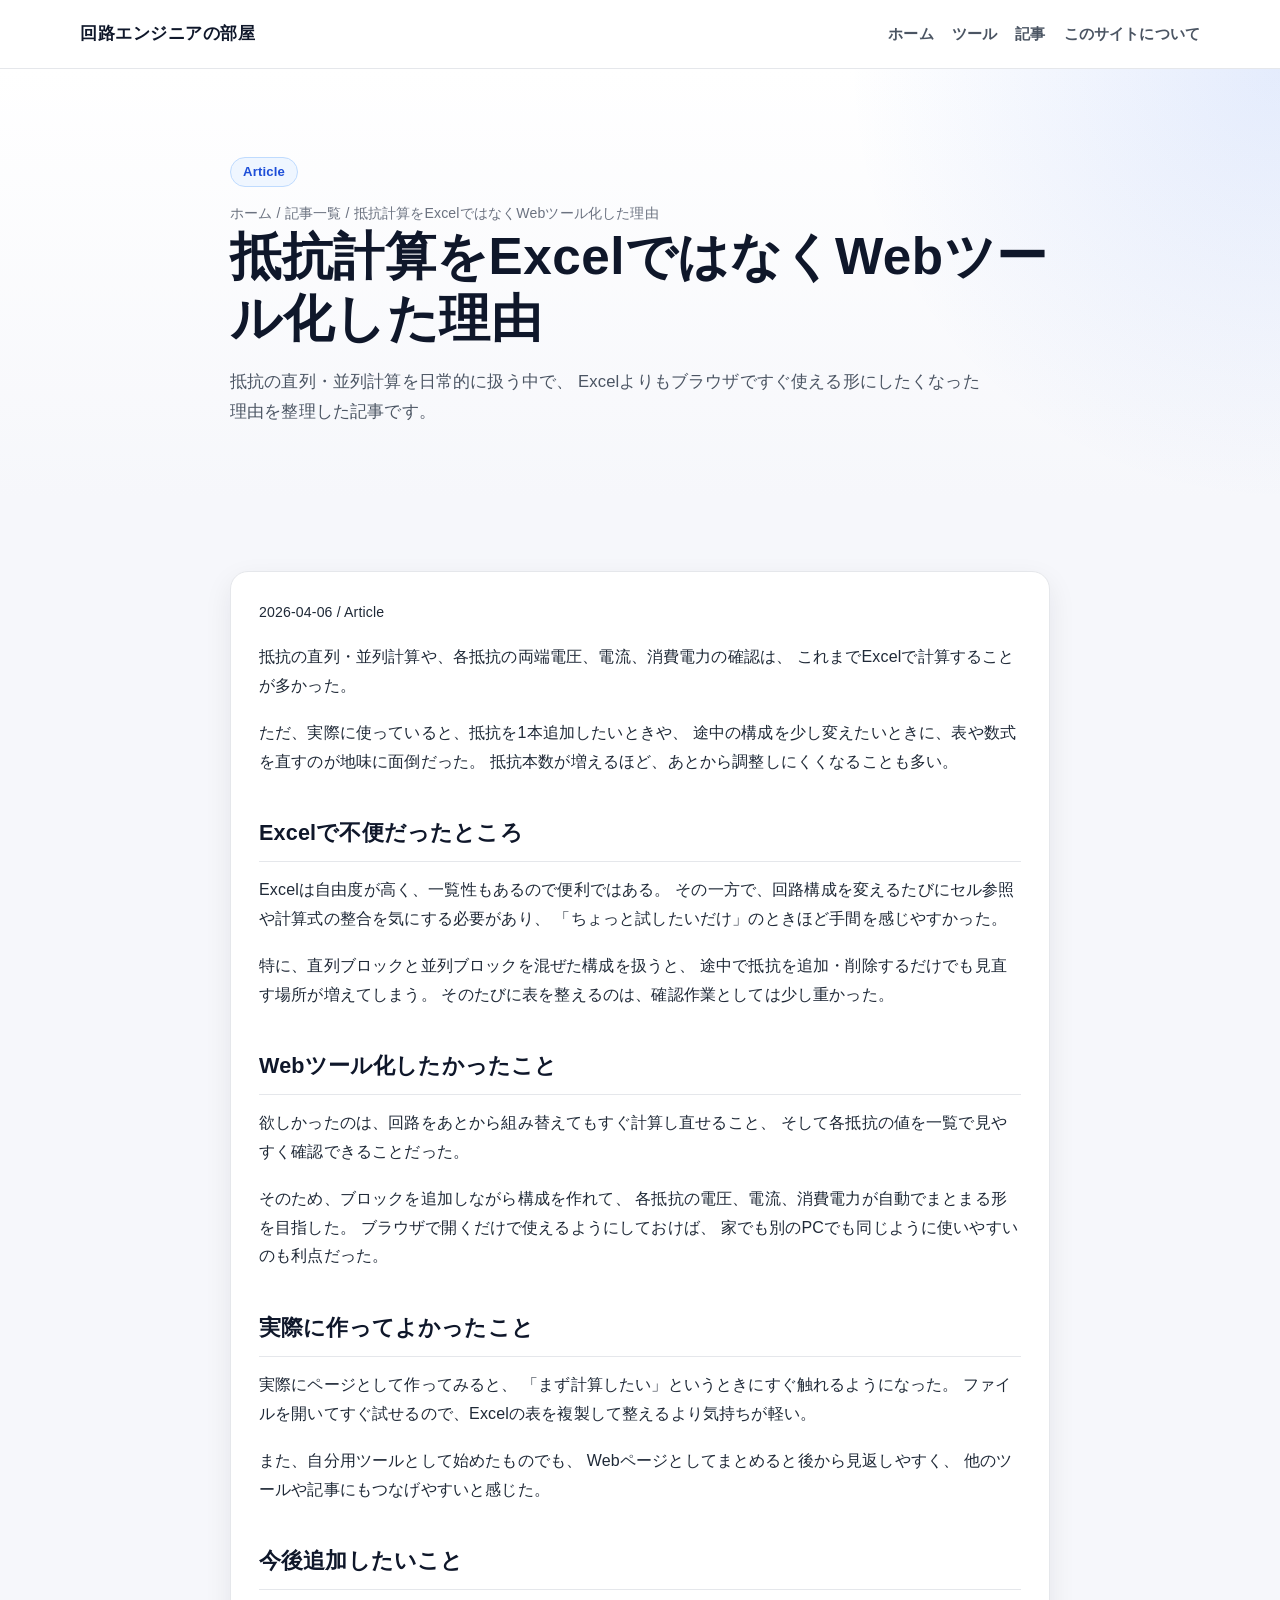
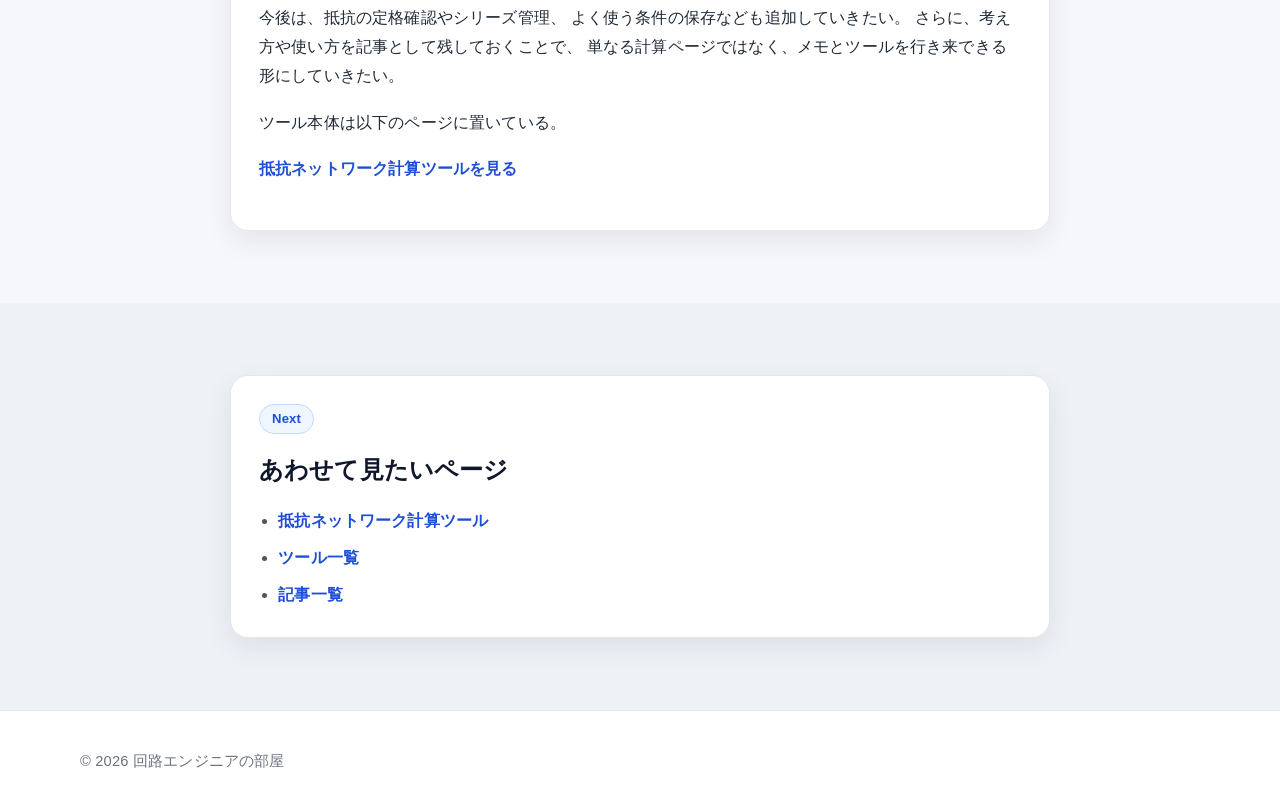
==== article-001.html @ a0807e19 "サイトをリニューアル" ====
<!DOCTYPE html>
<html lang="ja">
<head>
  <meta charset="UTF-8">
  <meta name="viewport" content="width=device-width, initial-scale=1.0">
  <title>抵抗計算をExcelではなくWebツール化した理由 | 回路エンジニアの部屋</title>
  <meta name="description" content="抵抗の直列・並列計算をExcelではなくWebツール化した理由や、実際に感じた使いやすさをまとめた記事。">
  <link rel="stylesheet" href="./style.css">
</head>
<body>
  <header class="site-header" id="siteHeader">
    <div class="container header-inner">
      <a class="logo" href="./index.html">回路エンジニアの部屋</a>
      <nav class="nav" aria-label="グローバルナビゲーション">
        <a href="./index.html">ホーム</a>
        <a href="./tools.html">ツール</a>
        <a href="./articles.html">記事</a>
        <a href="./index.html#about">このサイトについて</a>
      </nav>
    </div>
  </header>

  <main>
    <section class="hero">
      <div class="container narrow">
        <p class="hero-label">Article</p>
        <nav class="meta" aria-label="パンくず">
          <a href="./index.html">ホーム</a>
          <span> / </span>
          <a href="./articles.html">記事一覧</a>
          <span> / </span>
          <span>抵抗計算をExcelではなくWebツール化した理由</span>
        </nav>
        <h1>抵抗計算をExcelではなくWebツール化した理由</h1>
        <p class="hero-text">
          抵抗の直列・並列計算を日常的に扱う中で、
          Excelよりもブラウザですぐ使える形にしたくなった理由を整理した記事です。
        </p>
      </div>
    </section>

    <section class="section">
      <div class="container narrow">
        <article class="about-box article-box">
          <p class="meta">2026-04-06 / Article</p>

          <p>
            抵抗の直列・並列計算や、各抵抗の両端電圧、電流、消費電力の確認は、
            これまでExcelで計算することが多かった。
          </p>

          <p>
            ただ、実際に使っていると、抵抗を1本追加したいときや、
            途中の構成を少し変えたいときに、表や数式を直すのが地味に面倒だった。
            抵抗本数が増えるほど、あとから調整しにくくなることも多い。
          </p>

          <h2>Excelで不便だったところ</h2>
          <p>
            Excelは自由度が高く、一覧性もあるので便利ではある。
            その一方で、回路構成を変えるたびにセル参照や計算式の整合を気にする必要があり、
            「ちょっと試したいだけ」のときほど手間を感じやすかった。
          </p>

          <p>
            特に、直列ブロックと並列ブロックを混ぜた構成を扱うと、
            途中で抵抗を追加・削除するだけでも見直す場所が増えてしまう。
            そのたびに表を整えるのは、確認作業としては少し重かった。
          </p>

          <h2>Webツール化したかったこと</h2>
          <p>
            欲しかったのは、回路をあとから組み替えてもすぐ計算し直せること、
            そして各抵抗の値を一覧で見やすく確認できることだった。
          </p>

          <p>
            そのため、ブロックを追加しながら構成を作れて、
            各抵抗の電圧、電流、消費電力が自動でまとまる形を目指した。
            ブラウザで開くだけで使えるようにしておけば、
            家でも別のPCでも同じように使いやすいのも利点だった。
          </p>

          <h2>実際に作ってよかったこと</h2>
          <p>
            実際にページとして作ってみると、
            「まず計算したい」というときにすぐ触れるようになった。
            ファイルを開いてすぐ試せるので、Excelの表を複製して整えるより気持ちが軽い。
          </p>

          <p>
            また、自分用ツールとして始めたものでも、
            Webページとしてまとめると後から見返しやすく、
            他のツールや記事にもつなげやすいと感じた。
          </p>

          <h2>今後追加したいこと</h2>
          <p>
            今後は、抵抗の定格確認やシリーズ管理、
            よく使う条件の保存なども追加していきたい。
            さらに、考え方や使い方を記事として残しておくことで、
            単なる計算ページではなく、メモとツールを行き来できる形にしていきたい。
          </p>

          <p>
            ツール本体は以下のページに置いている。
          </p>

          <p>
            <a class="card-link" href="./tool-resistor.html">抵抗ネットワーク計算ツールを見る</a>
          </p>
        </article>
      </div>
    </section>

    <section class="section alt">
      <div class="container narrow">
        <div class="update-panel">
          <p class="section-kicker">Next</p>
          <h2>あわせて見たいページ</h2>
          <ul class="update-list">
            <li><a class="card-link" href="./tool-resistor.html">抵抗ネットワーク計算ツール</a></li>
            <li><a class="card-link" href="./tools.html">ツール一覧</a></li>
            <li><a class="card-link" href="./articles.html">記事一覧</a></li>
          </ul>
        </div>
      </div>
    </section>
  </main>

  <footer class="site-footer">
    <div class="container footer-inner">
      <p>© <span id="currentYear"></span> 回路エンジニアの部屋</p>
    </div>
  </footer>

  <script src="./script.js"></script>
</body>
</html>
---- style.css ----
* {
  box-sizing: border-box;
}

html {
  scroll-behavior: smooth;
}

:root {
  --bg: #f6f7fb;
  --bg-soft: #eef2f7;
  --bg-card: #ffffff;
  --bg-card-weak: #f8fafc;
  --text: #1f2937;
  --text-soft: #4b5563;
  --text-muted: #6b7280;
  --line: #e5e7eb;
  --line-strong: #cbd5e1;
  --accent: #1d4ed8;
  --accent-soft: #2563eb;
  --accent-bg: #eff6ff;
  --success-bg: #ecfdf5;
  --success-text: #047857;
  --warn-bg: #fffbeb;
  --warn-text: #b45309;
  --danger: #dc2626;
  --shadow: 0 10px 28px rgba(15, 23, 42, 0.08);
}

body {
  margin: 0;
  font-family: "Yu Gothic UI", "Meiryo", sans-serif;
  background: var(--bg);
  color: var(--text);
  line-height: 1.8;
  letter-spacing: 0.01em;
}

a {
  color: inherit;
  text-decoration: none;
}

img {
  max-width: 100%;
  display: block;
}

.container {
  width: min(1120px, calc(100% - 32px));
  margin: 0 auto;
}

.narrow {
  width: min(820px, calc(100% - 32px));
  margin: 0 auto;
}

/* header */
.site-header {
  position: sticky;
  top: 0;
  z-index: 100;
  background: rgba(255, 255, 255, 0.92);
  border-bottom: 1px solid var(--line);
  backdrop-filter: blur(12px);
  transition: box-shadow 0.2s ease, border-color 0.2s ease;
}

.site-header.is-scrolled {
  border-bottom-color: var(--line-strong);
  box-shadow: 0 8px 24px rgba(15, 23, 42, 0.08);
}

.header-inner {
  min-height: 68px;
  display: flex;
  align-items: center;
  justify-content: space-between;
  gap: 16px;
}

.logo {
  font-weight: 800;
  font-size: 1.05rem;
  letter-spacing: 0.03em;
  color: #0f172a;
  white-space: nowrap;
}

.nav {
  display: flex;
  flex-wrap: wrap;
  gap: 18px;
}

.nav a {
  color: var(--text-soft);
  font-size: 0.95rem;
  font-weight: 700;
  transition: color 0.2s ease;
}

.nav a:hover {
  color: var(--accent);
}

/* hero */
.hero {
  padding: 88px 0 72px;
  background:
    radial-gradient(circle at top right, rgba(37, 99, 235, 0.12), transparent 32%),
    linear-gradient(180deg, #ffffff 0%, #f6f7fb 100%);
}

.hero-label,
.section-kicker {
  display: inline-block;
  margin: 0 0 14px;
  padding: 6px 12px;
  border: 1px solid #bfdbfe;
  border-radius: 999px;
  background: var(--accent-bg);
  color: var(--accent);
  font-size: 0.82rem;
  font-weight: 700;
  line-height: 1.2;
}

.hero h1 {
  margin: 0 0 18px;
  font-size: clamp(2rem, 4vw, 3.4rem);
  line-height: 1.2;
  letter-spacing: 0.01em;
  color: #0f172a;
}

.hero-text {
  max-width: 760px;
  margin: 0;
  color: var(--text-soft);
  font-size: 1.04rem;
}

.hero-tags {
  display: flex;
  flex-wrap: wrap;
  gap: 10px;
  margin-top: 24px;
}

.hero-tags span {
  padding: 8px 13px;
  border: 1px solid var(--line);
  border-radius: 999px;
  background: #ffffff;
  color: var(--text-soft);
  font-size: 0.9rem;
  box-shadow: 0 4px 14px rgba(15, 23, 42, 0.04);
}

.hero-buttons {
  display: flex;
  flex-wrap: wrap;
  gap: 14px;
  margin-top: 30px;
}

.button {
  display: inline-block;
  padding: 12px 18px;
  border-radius: 12px;
  font-weight: 800;
  transition: transform 0.2s ease, background 0.2s ease, opacity 0.2s ease;
}

.button.primary {
  background: var(--accent);
  color: #ffffff;
}

.button.primary:hover {
  transform: translateY(-1px);
  opacity: 0.94;
}

.button.secondary {
  border: 1px solid var(--line-strong);
  color: var(--text);
  background: #ffffff;
}

.button.secondary:hover {
  transform: translateY(-1px);
  background: #f8fafc;
}

/* section */
.section {
  padding: 72px 0;
}

.section.alt {
  background: var(--bg-soft);
}

.section-head {
  display: flex;
  align-items: end;
  justify-content: space-between;
  gap: 16px;
  margin-bottom: 26px;
}

.section-head h2 {
  margin: 0;
  font-size: 1.75rem;
  line-height: 1.25;
  color: #0f172a;
}

.text-link {
  color: var(--accent);
  font-size: 0.95rem;
  font-weight: 800;
}

.text-link:hover {
  text-decoration: underline;
}

/* cards */
.card-grid {
  display: grid;
  grid-template-columns: repeat(3, minmax(0, 1fr));
  gap: 20px;
}

.card {
  padding: 24px;
  border: 1px solid var(--line);
  border-radius: 18px;
  background: var(--bg-card);
  box-shadow: var(--shadow);
  transition: transform 0.2s ease, border-color 0.2s ease, box-shadow 0.2s ease;
}

.card:hover {
  transform: translateY(-3px);
  border-color: #bfdbfe;
  box-shadow: 0 14px 34px rgba(15, 23, 42, 0.12);
}

.card.is-coming {
  background: var(--bg-card-weak);
}

.card-top {
  display: flex;
  align-items: center;
  justify-content: space-between;
  gap: 12px;
  margin-bottom: 10px;
  min-height: 24px;
}

.status-badge {
  display: inline-flex;
  align-items: center;
  padding: 4px 10px;
  border-radius: 999px;
  font-size: 0.78rem;
  font-weight: 800;
  line-height: 1.2;
}

.status-badge.live {
  background: var(--success-bg);
  color: var(--success-text);
  border: 1px solid #a7f3d0;
}

.status-badge.coming {
  background: var(--warn-bg);
  color: var(--warn-text);
  border: 1px solid #fde68a;
}

.card h3 {
  margin: 0 0 12px;
  font-size: 1.15rem;
  line-height: 1.45;
  color: #0f172a;
}

.card p {
  margin: 0 0 14px;
  color: var(--text-soft);
}

.card-link {
  color: var(--accent);
  font-weight: 800;
}

.card-link:hover {
  text-decoration: underline;
}

.card-link.is-disabled {
  color: var(--warn-text);
}

.meta {
  margin: 0;
  color: var(--text-muted);
  font-size: 0.88rem;
}

.update-panel,
.about-box {
  padding: 28px;
  border: 1px solid var(--line);
  border-radius: 18px;
  background: var(--bg-card);
  box-shadow: var(--shadow);
}

.update-panel h2,
.about-box h2 {
  margin: 0 0 16px;
  color: #0f172a;
}

.update-list {
  margin: 0;
  padding-left: 1.2em;
  color: var(--text-soft);
}

.update-list li + li {
  margin-top: 8px;
}

/* footer */
.site-footer {
  border-top: 1px solid var(--line);
  padding: 22px 0;
  background: #ffffff;
}

.footer-inner {
  color: var(--text-muted);
  font-size: 0.92rem;
}

/* tool page common */
.tool-wrap {
  width: 100%;
}

.tool-grid {
  display: grid;
  grid-template-columns: minmax(420px, 1.1fr) minmax(420px, 0.9fr);
  align-items: start;
  gap: 20px;
}

.row {
  display: flex;
  gap: 16px;
  flex-wrap: wrap;
  margin-bottom: 16px;
}

.field {
  display: flex;
  flex-direction: column;
  gap: 6px;
}

.col-4 {
  flex: 1 1 220px;
}

.field label {
  font-weight: 800;
  color: #111827;
}

.field input,
.field select,
.field textarea {
  width: 100%;
  padding: 11px 12px;
  border: 1px solid var(--line-strong);
  border-radius: 10px;
  background: #ffffff;
  color: var(--text);
  font-size: 1rem;
}

.field input:focus,
.field select:focus,
.field textarea:focus {
  outline: 3px solid rgba(37, 99, 235, 0.16);
  outline-offset: 1px;
  border-color: var(--accent-soft);
}

.buttons {
  display: flex;
  flex-wrap: wrap;
  gap: 10px;
  margin: 18px 0;
}

.buttons button {
  padding: 10px 16px;
  border: none;
  border-radius: 10px;
  font-weight: 800;
  cursor: pointer;
  background: var(--accent);
  color: #ffffff;
  transition: transform 0.2s ease, opacity 0.2s ease, background 0.2s ease;
}

.buttons button:hover {
  transform: translateY(-1px);
  opacity: 0.94;
}

.buttons button.secondary {
  background: #ffffff;
  color: var(--text);
  border: 1px solid var(--line-strong);
}

.buttons button.danger {
  background: var(--danger);
  color: #ffffff;
}

.network-list {
  margin-top: 18px;
}

.note {
  margin-top: 18px;
  color: var(--text-muted);
  font-size: 0.95rem;
}

#resultMessage,
#resultTable {
  color: var(--text);
}

#resultTable {
  overflow-x: auto;
}

#resultTable table {
  width: 100%;
  border-collapse: collapse;
  font-size: 0.95rem;
  min-width: 760px;
}

#resultTable th,
#resultTable td {
  padding: 9px 10px;
  border-bottom: 1px solid var(--line);
  text-align: left;
  vertical-align: top;
}

#resultTable th {
  position: sticky;
  top: 0;
  background: #f1f5f9;
  color: #0f172a;
  font-size: 0.9rem;
  font-weight: 800;
}

#resultTable td {
  color: var(--text-soft);
}

#resultTable tbody tr:hover {
  background: #f8fafc;
}

.network-list > div,
.network-list .block,
.network-list .network-block {
  margin-bottom: 16px;
  padding: 14px;
  border: 1px solid var(--line);
  border-radius: 12px;
  background: #ffffff;
}

/* article */
.article-box {
  font-size: 1rem;
}

.article-box h1 {
  margin-top: 0;
  margin-bottom: 22px;
  line-height: 1.35;
  color: #0f172a;
  font-size: clamp(1.8rem, 3vw, 2.4rem);
}

.article-box h2 {
  margin-top: 38px;
  margin-bottom: 14px;
  padding-bottom: 8px;
  border-bottom: 1px solid var(--line);
  font-size: 1.35rem;
  color: #0f172a;
}

.article-box h3 {
  margin-top: 28px;
  margin-bottom: 10px;
  color: #111827;
}

.article-box p {
  margin: 0 0 18px;
  color: var(--text);
}

.article-box ul,
.article-box ol {
  color: var(--text);
  padding-left: 1.4em;
}

.article-box li + li {
  margin-top: 6px;
}

.article-box code {
  padding: 2px 6px;
  border-radius: 6px;
  background: #f1f5f9;
  color: #0f172a;
}

.article-box pre {
  overflow-x: auto;
  padding: 16px;
  border-radius: 14px;
  background: #0f172a;
  color: #e5e7eb;
}

/* resistor tool ui */
.sub {
  color: var(--text-muted);
  font-size: 0.92rem;
}

.item {
  margin-bottom: 16px;
  padding: 16px;
  border: 1px solid var(--line);
  border-radius: 14px;
  background: #ffffff;
}

.item-head {
  display: flex;
  align-items: flex-start;
  justify-content: space-between;
  gap: 14px;
  margin-bottom: 10px;
}

.inline-buttons {
  display: flex;
  flex-wrap: wrap;
  justify-content: flex-end;
  gap: 8px;
}

.badge {
  display: inline-flex;
  align-items: center;
  padding: 5px 10px;
  border-radius: 999px;
  border: 1px solid #bfdbfe;
  background: var(--accent-bg);
  color: var(--accent);
  font-size: 0.8rem;
  font-weight: 800;
  line-height: 1.2;
}

.small-btn {
  padding: 7px 10px;
  border: 1px solid var(--line-strong);
  border-radius: 9px;
  background: #ffffff;
  color: var(--text);
  font-size: 0.86rem;
  font-weight: 800;
  cursor: pointer;
  transition: transform 0.2s ease, background 0.2s ease, border-color 0.2s ease;
}

.small-btn:hover {
  transform: translateY(-1px);
  background: #f8fafc;
  border-color: #94a3b8;
}

.small-btn.secondary {
  background: #f1f5f9;
}

.small-btn.danger {
  background: #fef2f2;
  border-color: #fecaca;
  color: var(--danger);
}

.small-btn.danger:hover {
  background: #fee2e2;
}

.ok,
.error {
  margin-bottom: 16px;
  padding: 12px 14px;
  border-radius: 12px;
  font-weight: 800;
}

.ok {
  border: 1px solid #a7f3d0;
  background: var(--success-bg);
  color: var(--success-text);
}

.error {
  border: 1px solid #fecaca;
  background: #fef2f2;
  color: var(--danger);
}

.summary {
  display: grid;
  grid-template-columns: repeat(2, minmax(0, 1fr));
  gap: 12px;
  margin-bottom: 18px;
  color: var(--text-soft);
}

.metric {
  padding: 14px;
  border: 1px solid var(--line);
  border-radius: 14px;
  background: #ffffff;
}

.metric .label {
  margin-bottom: 6px;
  color: var(--text-muted);
  font-size: 0.88rem;
}

.metric .value {
  font-size: 1.15rem;
  font-weight: 800;
  color: #0f172a;
}

/* responsive */
@media (max-width: 900px) {
  .header-inner {
    align-items: flex-start;
    flex-direction: column;
    padding: 14px 0;
  }

  .nav {
    gap: 14px;
  }

  .section-head {
    align-items: flex-start;
    flex-direction: column;
  }

  .card-grid,
  .tool-grid {
    grid-template-columns: 1fr;
  }

  .item-head {
    flex-direction: column;
  }

  .inline-buttons {
    justify-content: flex-start;
  }

  .summary {
    grid-template-columns: 1fr;
  }
}

@media (max-width: 640px) {
  .container,
  .narrow {
    width: min(100% - 24px, 1200px);
  }

  .hero {
    padding: 72px 0 56px;
  }

  .hero h1 {
    font-size: clamp(1.9rem, 9vw, 2.6rem);
  }

  .hero-text {
    font-size: 0.98rem;
  }

  .card,
  .update-panel,
  .about-box {
    padding: 20px;
  }

  .logo {
    white-space: normal;
  }

  .small-btn {
    width: 100%;
  }

  .inline-buttons {
    width: 100%;
    flex-direction: column;
    align-items: stretch;
  }
}
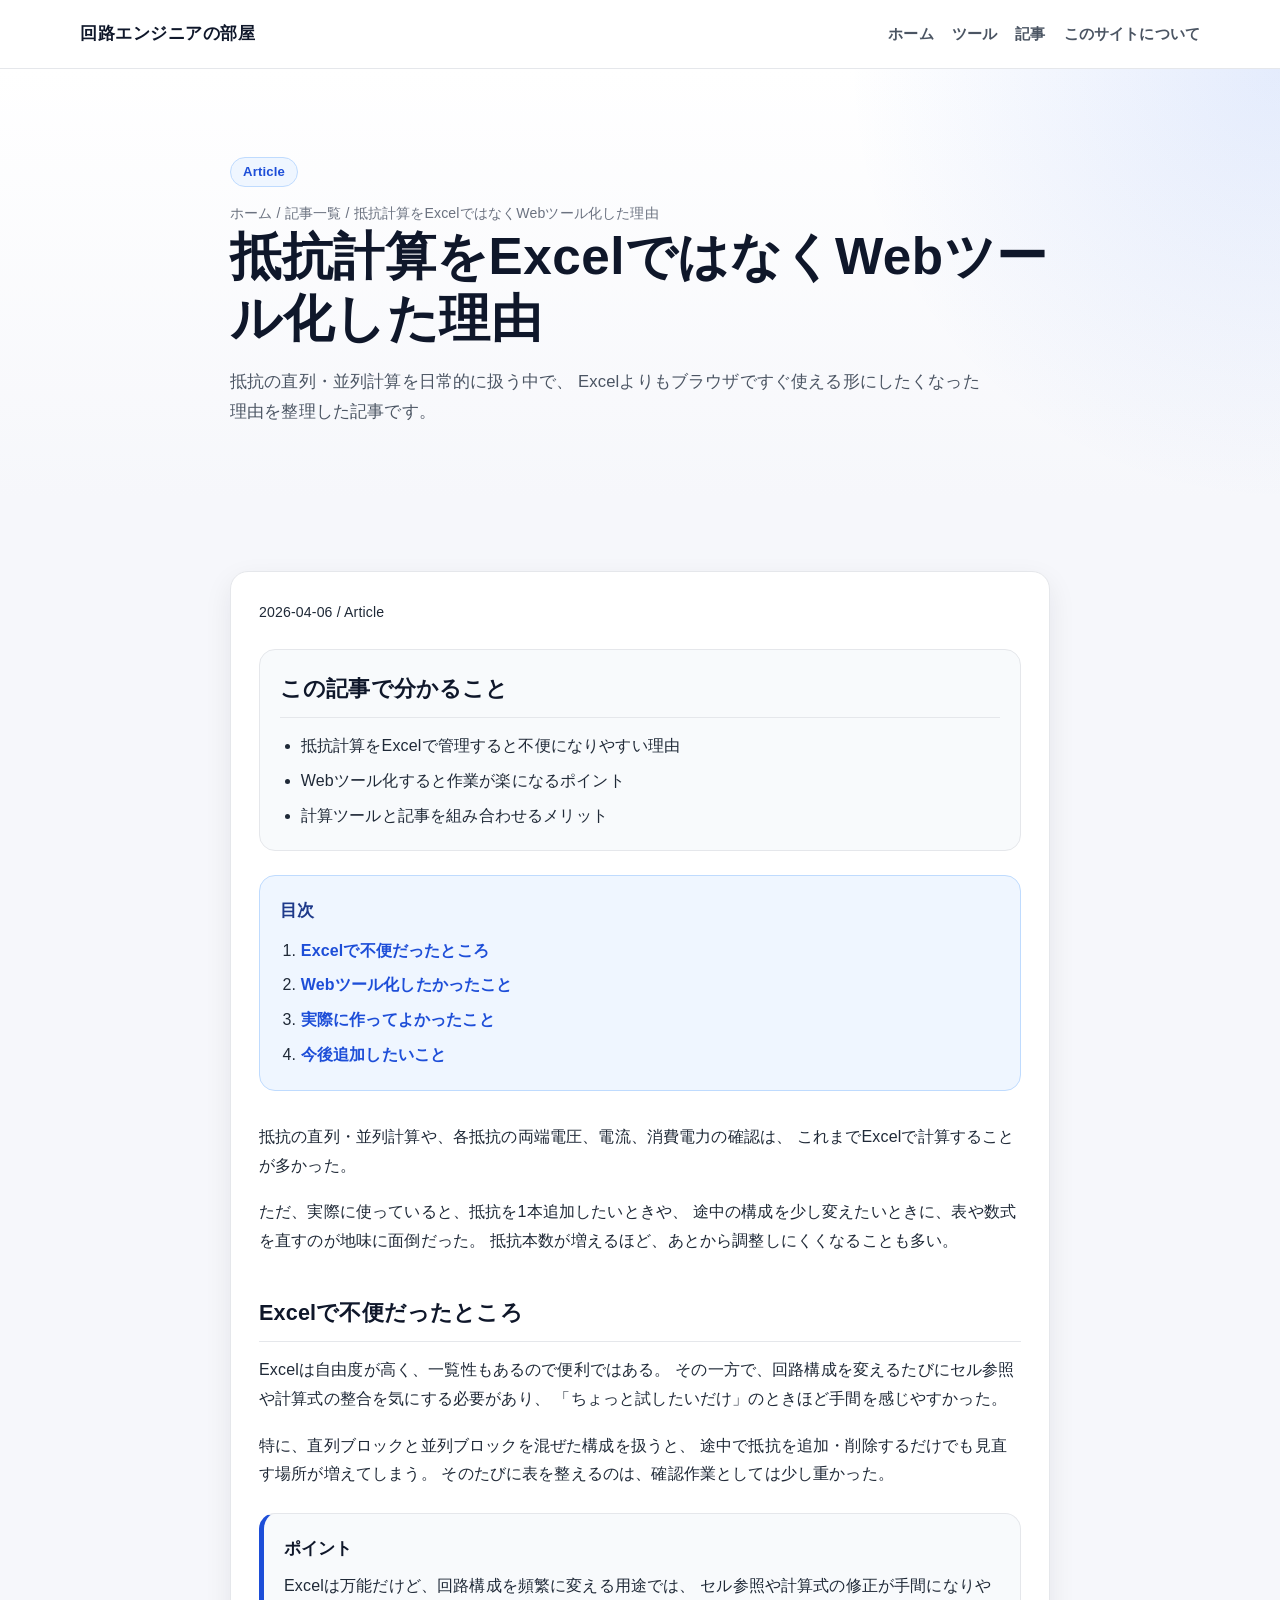
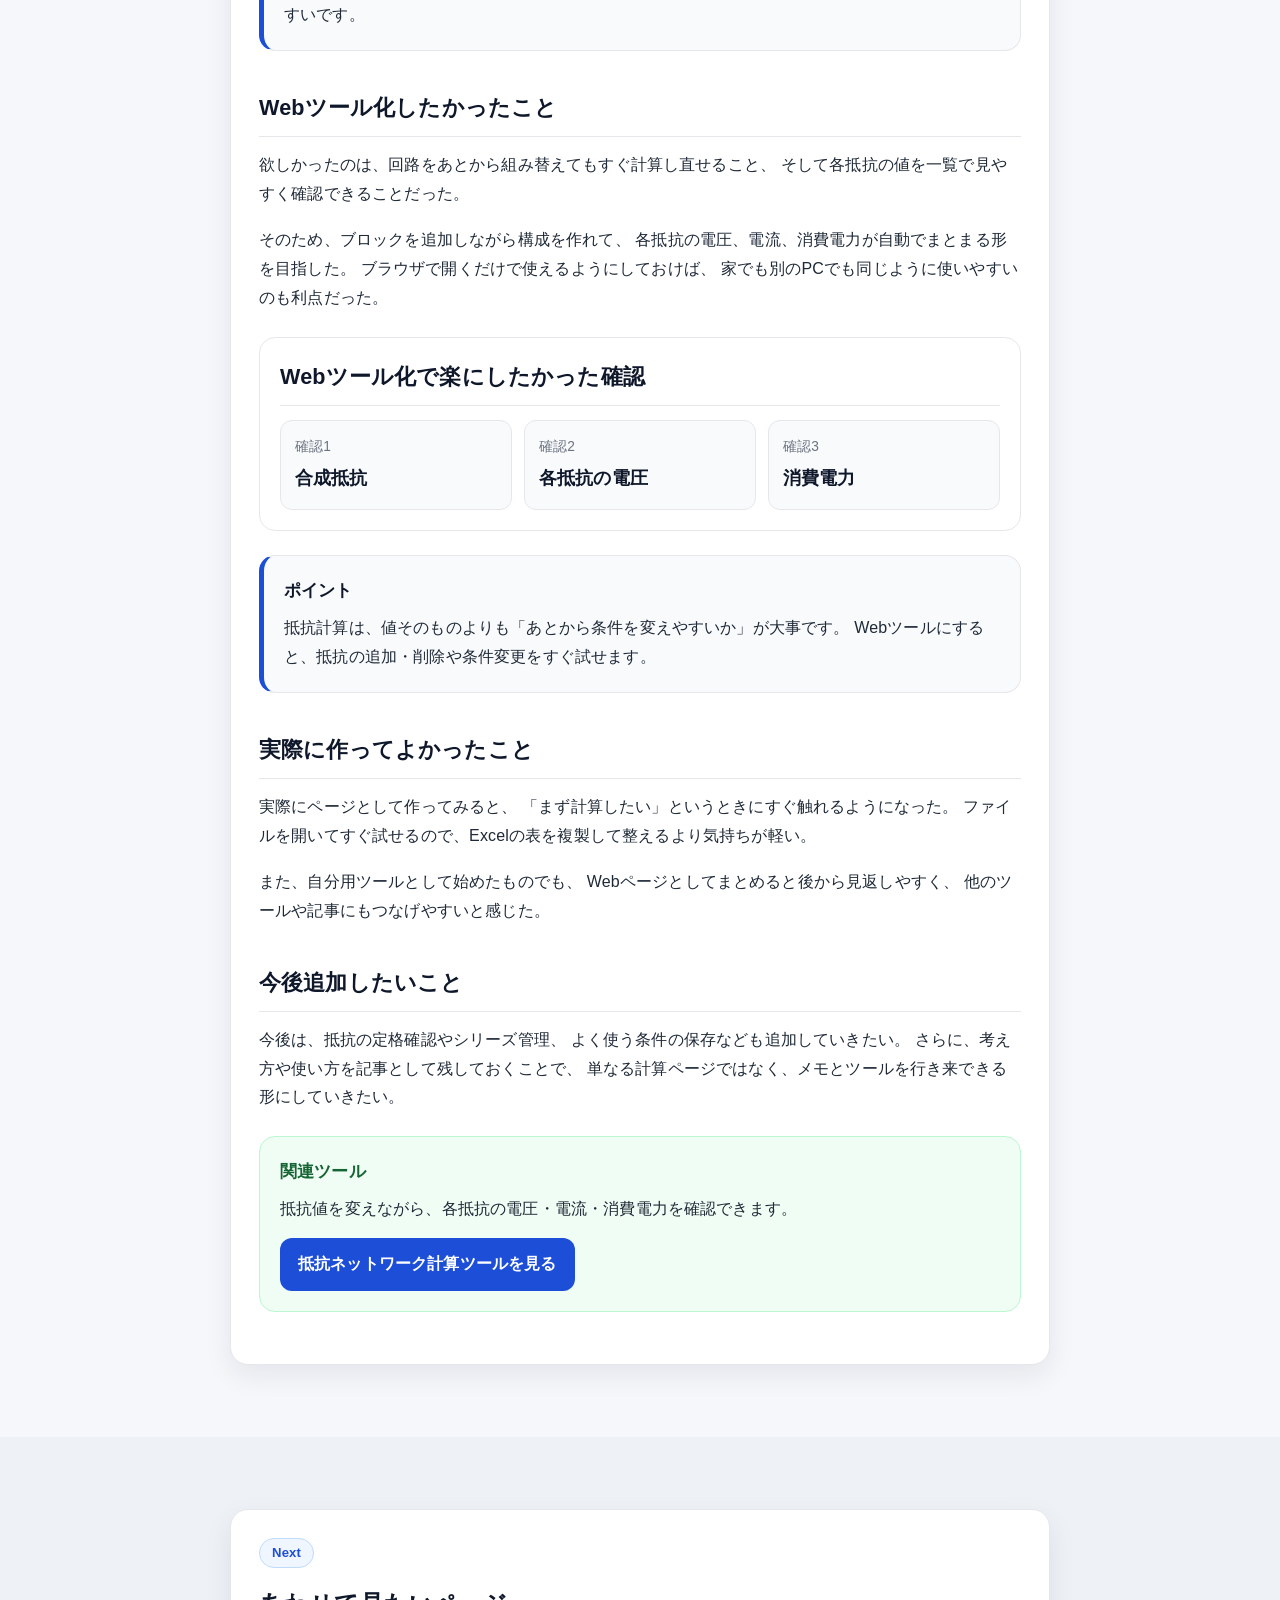
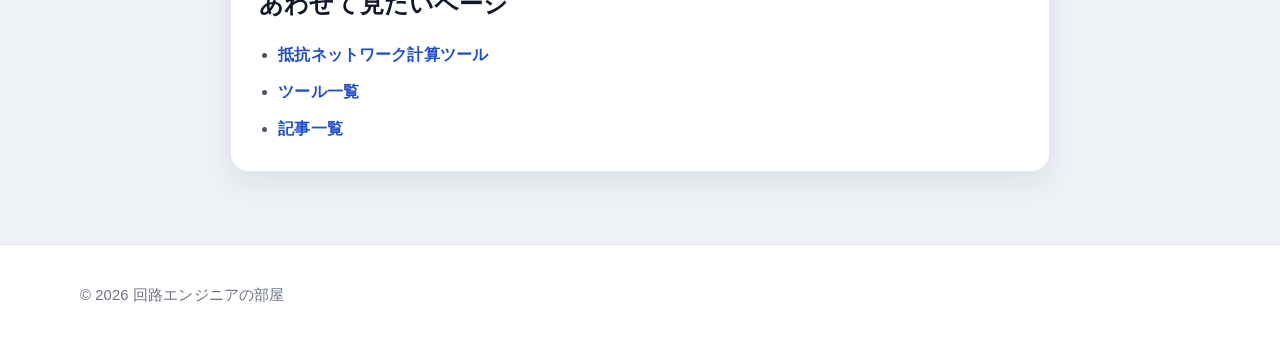
==== commit 8e8f6fdd: "記事ページの装飾を追加" ====
--- a/article-001.html
+++ b/article-001.html
@@ -44,6 +44,25 @@
         <article class="about-box article-box">
           <p class="meta">2026-04-06 / Article</p>
 
+          <div class="article-summary">
+            <h2>この記事で分かること</h2>
+            <ul>
+              <li>抵抗計算をExcelで管理すると不便になりやすい理由</li>
+              <li>Webツール化すると作業が楽になるポイント</li>
+              <li>計算ツールと記事を組み合わせるメリット</li>
+            </ul>
+          </div>
+
+          <div class="toc-box">
+            <strong>目次</strong>
+            <ol>
+              <li><a href="#excel">Excelで不便だったところ</a></li>
+              <li><a href="#webtool">Webツール化したかったこと</a></li>
+              <li><a href="#good">実際に作ってよかったこと</a></li>
+              <li><a href="#future">今後追加したいこと</a></li>
+            </ol>
+          </div>
+
           <p>
             抵抗の直列・並列計算や、各抵抗の両端電圧、電流、消費電力の確認は、
             これまでExcelで計算することが多かった。
@@ -55,7 +74,7 @@
             抵抗本数が増えるほど、あとから調整しにくくなることも多い。
           </p>
 
-          <h2>Excelで不便だったところ</h2>
+          <h2 id="excel">Excelで不便だったところ</h2>
           <p>
             Excelは自由度が高く、一覧性もあるので便利ではある。
             その一方で、回路構成を変えるたびにセル参照や計算式の整合を気にする必要があり、
@@ -68,7 +87,15 @@
             そのたびに表を整えるのは、確認作業としては少し重かった。
           </p>
 
-          <h2>Webツール化したかったこと</h2>
+          <div class="point-box">
+            <strong>ポイント</strong>
+            <p>
+              Excelは万能だけど、回路構成を頻繁に変える用途では、
+              セル参照や計算式の修正が手間になりやすいです。
+            </p>
+          </div>
+
+          <h2 id="webtool">Webツール化したかったこと</h2>
           <p>
             欲しかったのは、回路をあとから組み替えてもすぐ計算し直せること、
             そして各抵抗の値を一覧で見やすく確認できることだった。
@@ -81,7 +108,33 @@
             家でも別のPCでも同じように使いやすいのも利点だった。
           </p>
 
-          <h2>実際に作ってよかったこと</h2>
+          <div class="example-box">
+            <h2>Webツール化で楽にしたかった確認</h2>
+            <div class="example-grid">
+              <div class="example-item">
+                <span>確認1</span>
+                <strong>合成抵抗</strong>
+              </div>
+              <div class="example-item">
+                <span>確認2</span>
+                <strong>各抵抗の電圧</strong>
+              </div>
+              <div class="example-item">
+                <span>確認3</span>
+                <strong>消費電力</strong>
+              </div>
+            </div>
+          </div>
+
+          <div class="point-box">
+            <strong>ポイント</strong>
+            <p>
+              抵抗計算は、値そのものよりも「あとから条件を変えやすいか」が大事です。
+              Webツールにすると、抵抗の追加・削除や条件変更をすぐ試せます。
+            </p>
+          </div>
+
+          <h2 id="good">実際に作ってよかったこと</h2>
           <p>
             実際にページとして作ってみると、
             「まず計算したい」というときにすぐ触れるようになった。
@@ -94,7 +147,7 @@
             他のツールや記事にもつなげやすいと感じた。
           </p>
 
-          <h2>今後追加したいこと</h2>
+          <h2 id="future">今後追加したいこと</h2>
           <p>
             今後は、抵抗の定格確認やシリーズ管理、
             よく使う条件の保存なども追加していきたい。
@@ -102,13 +155,13 @@
             単なる計算ページではなく、メモとツールを行き来できる形にしていきたい。
           </p>
 
-          <p>
-            ツール本体は以下のページに置いている。
-          </p>
-
-          <p>
-            <a class="card-link" href="./tool-resistor.html">抵抗ネットワーク計算ツールを見る</a>
-          </p>
+          <div class="related-box">
+            <strong>関連ツール</strong>
+            <p>
+              抵抗値を変えながら、各抵抗の電圧・電流・消費電力を確認できます。
+            </p>
+            <a class="button primary" href="./tool-resistor.html">抵抗ネットワーク計算ツールを見る</a>
+          </div>
         </article>
       </div>
     </section>
--- a/style.css
+++ b/style.css
@@ -754,4 +754,126 @@
     flex-direction: column;
     align-items: stretch;
   }
+}
+
+/* article decoration */
+.article-summary,
+.point-box,
+.related-box,
+.example-box {
+  margin: 24px 0;
+  padding: 20px;
+  border: 1px solid var(--line);
+  border-radius: 16px;
+  background: #f8fafc;
+}
+
+.article-summary h2,
+.example-box h2 {
+  margin-top: 0;
+}
+
+.article-summary ul {
+  margin: 0;
+  padding-left: 1.3em;
+}
+
+.article-summary li + li {
+  margin-top: 6px;
+}
+
+.toc-box {
+  margin: 24px 0 32px;
+  padding: 20px;
+  border-radius: 16px;
+  background: #eff6ff;
+  border: 1px solid #bfdbfe;
+}
+
+.toc-box strong {
+  display: block;
+  margin-bottom: 10px;
+  color: #1e3a8a;
+  font-size: 1.05rem;
+}
+
+.toc-box ol {
+  margin: 0;
+  padding-left: 1.3em;
+}
+
+.toc-box li + li {
+  margin-top: 6px;
+}
+
+.toc-box a {
+  color: var(--accent);
+  font-weight: 800;
+}
+
+.point-box {
+  border-left: 5px solid var(--accent);
+}
+
+.point-box strong {
+  display: block;
+  color: #0f172a;
+  font-size: 1.05rem;
+}
+
+.point-box p {
+  margin: 8px 0 0;
+}
+
+.related-box {
+  background: #f0fdf4;
+  border-color: #bbf7d0;
+}
+
+.related-box strong {
+  display: block;
+  margin-bottom: 8px;
+  color: #166534;
+  font-size: 1.05rem;
+}
+
+.related-box p {
+  margin: 0 0 14px;
+}
+
+.example-box {
+  background: #ffffff;
+}
+
+.example-grid {
+  display: grid;
+  grid-template-columns: repeat(3, minmax(0, 1fr));
+  gap: 12px;
+  margin-top: 12px;
+}
+
+.example-item {
+  padding: 14px;
+  border: 1px solid var(--line);
+  border-radius: 12px;
+  background: #f8fafc;
+}
+
+.example-item span {
+  display: block;
+  color: var(--text-muted);
+  font-size: 0.86rem;
+}
+
+.example-item strong {
+  display: block;
+  margin-top: 4px;
+  color: #0f172a;
+  font-size: 1.1rem;
+}
+
+@media (max-width: 640px) {
+  .example-grid {
+    grid-template-columns: 1fr;
+  }
 }
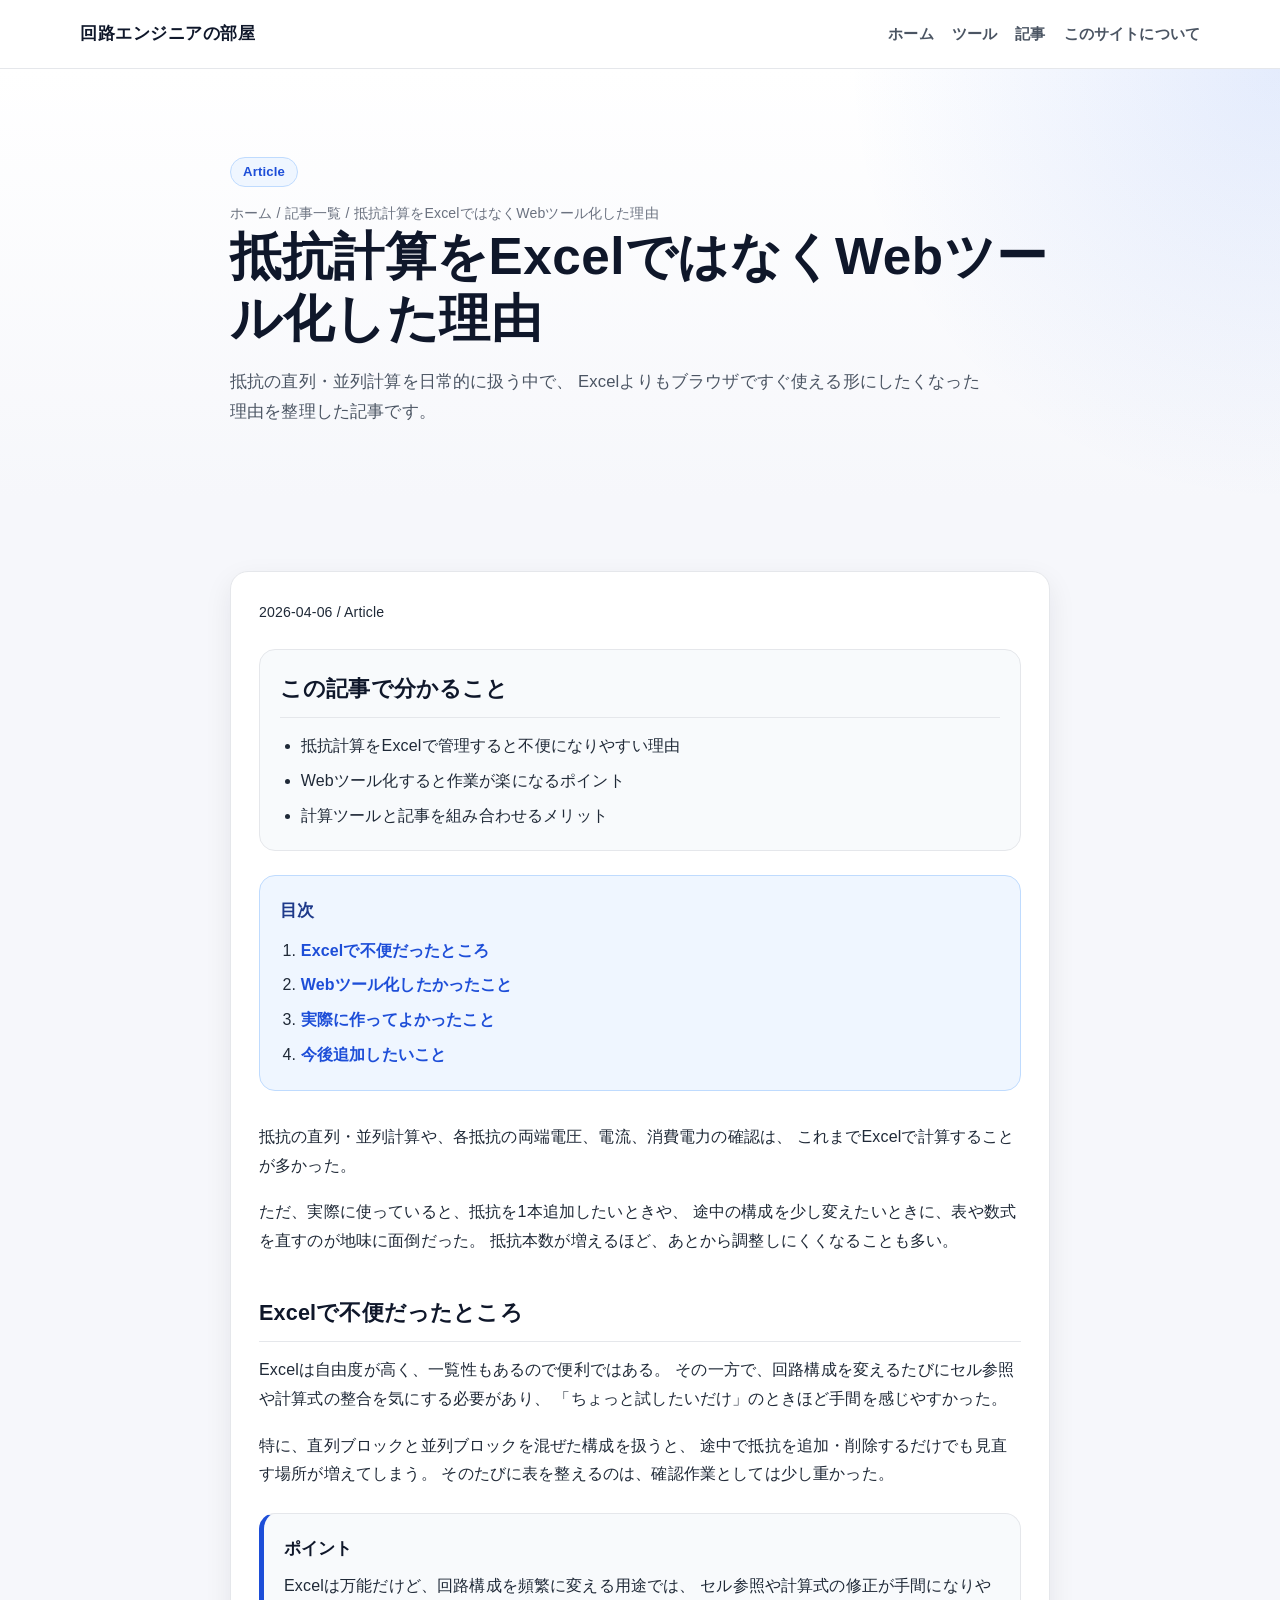
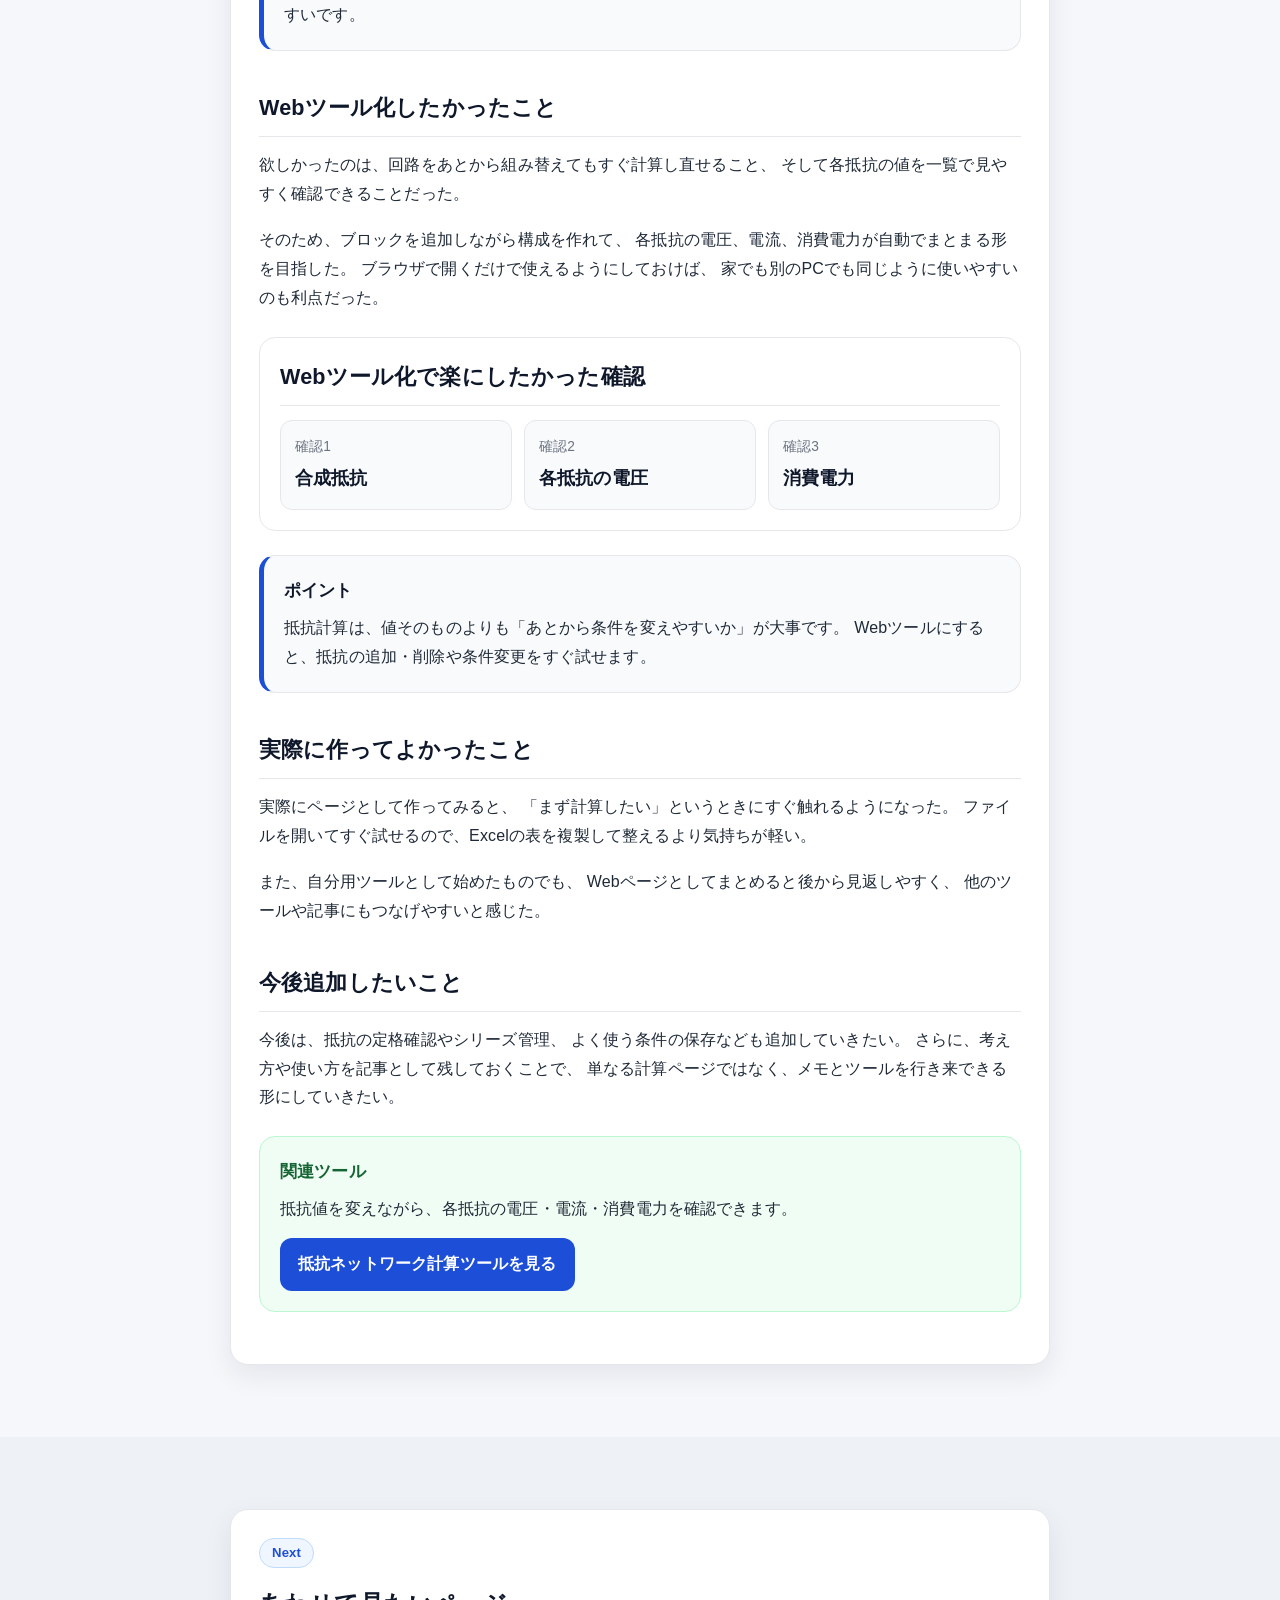
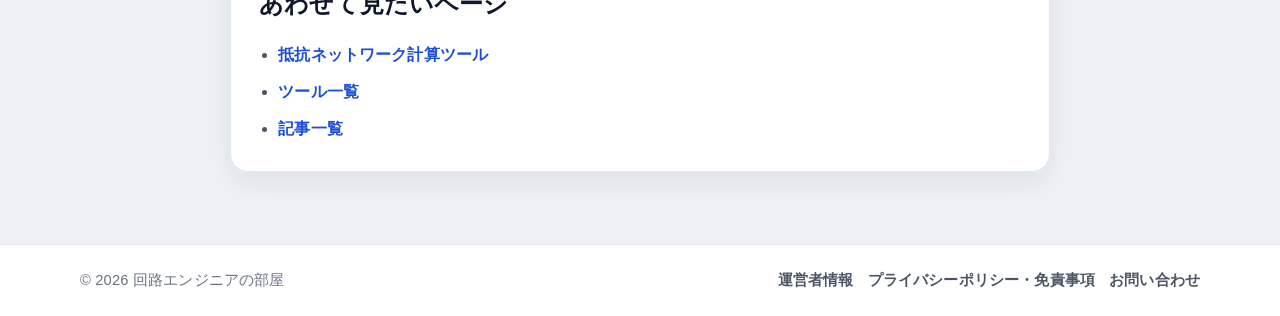
==== commit 61659a87: "Add affiliate preparation pages" ====
--- a/article-001.html
+++ b/article-001.html
@@ -184,6 +184,11 @@
   <footer class="site-footer">
     <div class="container footer-inner">
       <p>© <span id="currentYear"></span> 回路エンジニアの部屋</p>
+      <nav class="footer-nav" aria-label="フッターナビゲーション">
+        <a href="./profile.html">運営者情報</a>
+        <a href="./privacy.html">プライバシーポリシー・免責事項</a>
+        <a href="./contact.html">お問い合わせ</a>
+      </nav>
     </div>
   </footer>
 
--- a/style.css
+++ b/style.css
@@ -352,6 +352,69 @@
 .footer-inner {
   color: var(--text-muted);
   font-size: 0.92rem;
+  display: flex;
+  align-items: center;
+  justify-content: space-between;
+  gap: 16px;
+  flex-wrap: wrap;
+}
+
+.footer-inner p {
+  margin: 0;
+}
+
+.footer-nav {
+  display: flex;
+  flex-wrap: wrap;
+  gap: 14px;
+}
+
+.footer-nav a {
+  color: var(--text-soft);
+  font-weight: 700;
+}
+
+.footer-nav a:hover {
+  color: var(--accent);
+}
+
+.legal-layout {
+  display: grid;
+  gap: 18px;
+}
+
+.legal-card {
+  background: var(--bg-card);
+  border: 1px solid var(--line);
+  border-radius: 22px;
+  padding: 26px;
+  box-shadow: var(--shadow);
+}
+
+.legal-card h2 {
+  margin-top: 0;
+  color: #0f172a;
+}
+
+.legal-card h3 {
+  margin-top: 24px;
+  color: #0f172a;
+}
+
+.legal-card p,
+.legal-card li {
+  color: var(--text-soft);
+}
+
+.legal-card ul {
+  padding-left: 1.25em;
+}
+
+@media (max-width: 680px) {
+  .footer-inner {
+    align-items: flex-start;
+    flex-direction: column;
+  }
 }
 
 /* tool page common */
@@ -876,4 +939,114 @@
   .example-grid {
     grid-template-columns: 1fr;
   }
-}+}
+
+.article {
+    line-height: 1.9;
+}
+
+.article-title {
+    font-size: 2rem;
+    margin-bottom: 10px;
+}
+
+.article-date {
+    color: #999;
+    margin-bottom: 40px;
+}
+
+.article h2 {
+    margin-top: 50px;
+    margin-bottom: 20px;
+    color: #4fc3f7;
+}
+
+.equation {
+    background: #ffffff;
+    color: #111827;
+    border: 1px solid #dbeafe;
+    border-left: 5px solid #4fc3f7;
+    padding: 18px 22px;
+    margin: 22px 0;
+    overflow-x: auto;
+    border-radius: 12px;
+    font-size: 1.15rem;
+    box-shadow: 0 4px 14px rgba(0, 0, 0, 0.06);
+}
+
+.note {
+    background: #eef6ff;
+    color: #1f2937;
+    border: 1px solid #bfdbfe;
+    border-left: 5px solid #4fc3f7;
+    padding: 16px 18px;
+    border-radius: 12px;
+    margin: 20px 0;
+}
+
+.circuit {
+    background: #ffffff;
+    color: #111827;
+    border: 1px solid #dbeafe;
+    border-left: 5px solid #4fc3f7;
+    padding: 22px;
+    border-radius: 12px;
+    overflow-x: auto;
+    line-height: 1.6;
+    font-size: 1.05rem;
+    font-family: "Consolas", "Courier New", monospace;
+    box-shadow: 0 4px 14px rgba(0, 0, 0, 0.06);
+}
+
+.circuit-svg {
+    background: #ffffff;
+    border: 1px solid #dbeafe;
+    border-left: 5px solid #4fc3f7;
+    border-radius: 12px;
+    padding: 18px;
+    margin: 22px 0;
+    box-shadow: 0 4px 14px rgba(0,0,0,0.06);
+}
+
+.circuit-svg svg {
+    width: 100%;
+    height: auto;
+}
+
+.circuit-svg line,
+.circuit-svg path,
+.circuit-svg circle {
+    fill: none;
+    stroke: #111827;
+    stroke-width: 3;
+    stroke-linecap: round;
+    stroke-linejoin: round;
+}
+
+.circuit-svg text {
+    fill: #111827;
+    font-size: 22px;
+    font-family: Georgia, "Times New Roman", serif;
+}
+
+.circuit-svg .node {
+    fill: #111827;
+}
+.compact-list {
+  margin: 10px 0 0;
+  padding-left: 1.2em;
+  color: var(--text-soft);
+}
+
+.compact-list li {
+  margin: 6px 0;
+}
+
+
+.field-help {
+  display: block;
+  margin-top: 6px;
+  color: var(--muted);
+  font-size: 0.78rem;
+  line-height: 1.5;
+}
